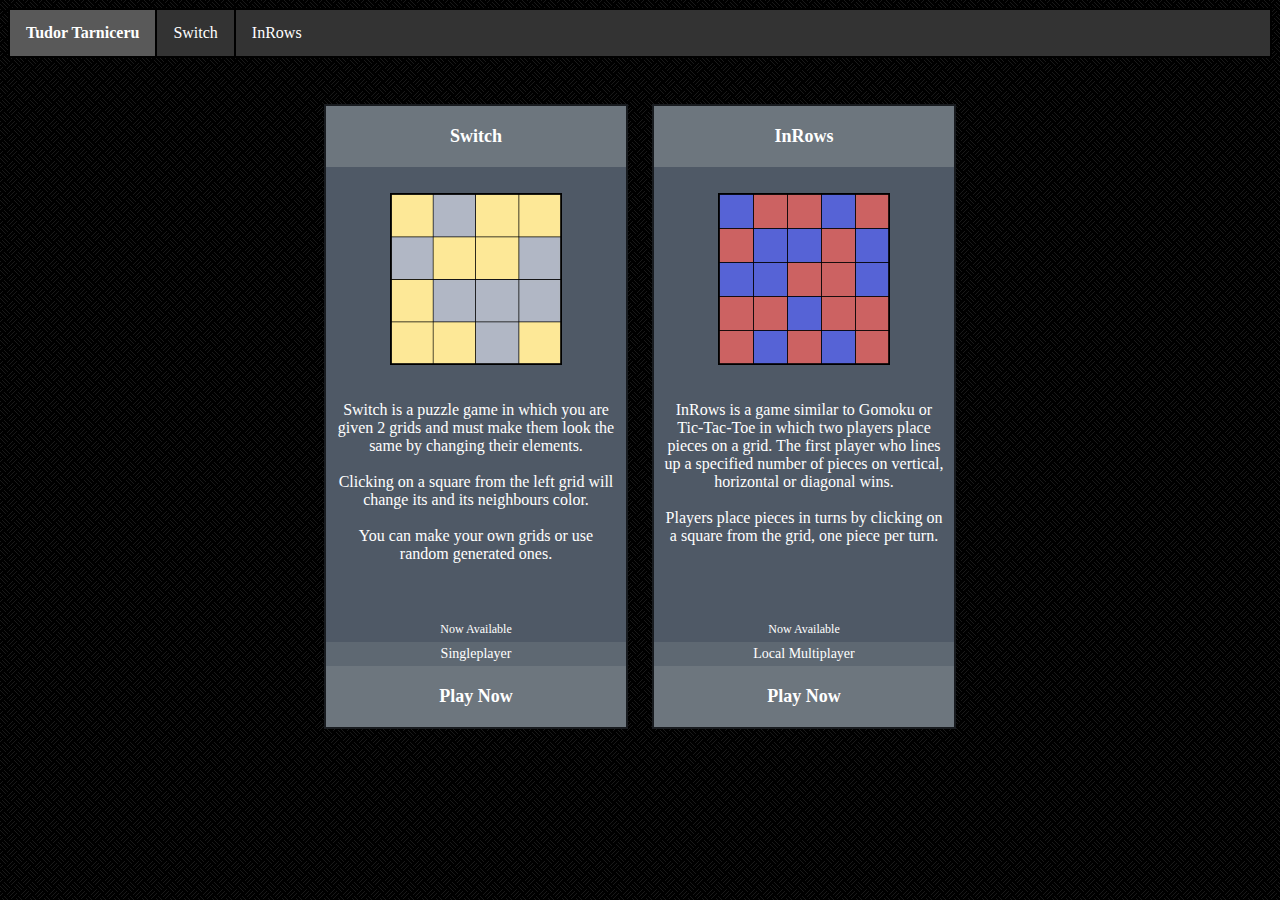
==== index.html @ 93d8e0f9 "My Personal Website" ====
<!DOCTYPE html>
<html>
	<meta charset="UTF-8"> 
	<head>
		<link rel="icon" href="favicon.ico" type="image/gif" sizes="16x16">
		<title>Tudor Tarniceru</title>
		<link rel="stylesheet" href="style.css">
	</head>
	<body>
		<center>
			<div style="background-color:black">
				<ul>
					<li class="active"><a>Tudor Tarniceru</a></li>
					<li class="item"><a href="switch/index.html">Switch</a></li>
					<li class="item"><a href="inrows/index.html">InRows</a></li>
				</ul>
			</div>
			<br><br>
			<div>
				<div class="showcase" id="switch">
					<div class="title"><p>Switch</p></div>
					<div class="desc"><p><img src="data/switchs.jpg" style="border:1px solid black; display:table-cell;" height="170" width="170"><br><br>Switch is a puzzle game in which you are given 2 grids and must make them look the same by changing their elements.<br><br>Clicking on a square from the left grid will change its and its neighbours color.<br><br>You can make your own grids or use random generated ones.</p></div>
					<div class="status">Now Available</div>
					<div class="players">Singleplayer</div>
					<div class="play"></p><a href="switch/index.html">Play Now</a></p></div>
				</div>
				<div class="showcase" id="inrows">
					<div class="title"><p>InRows</p></div>
					<div class="desc"><p><img src="data/inrowss.jpg" style="border:1px solid black; display:table-cell;" height="170" width="170"><br><br>InRows is a game similar to Gomoku or Tic-Tac-Toe in which two players place pieces on a grid. The first player who lines up a specified number of pieces on vertical, horizontal or diagonal wins.<br><br>Players place pieces in turns by clicking on a square from the grid, one piece per turn.</p></div>
					<div class="status">Now Available</div>
					<div class="players">Local Multiplayer</div>
					<div class="play"></p><a href="inrows/index.html">Play Now</a></p></div>
				</div>
			</div>
			</center>
	</body>
</html>
---- style.css ----
body {
	font-family: consolas;
	background-image: url("data/background.png");
	cursor: default;
}
ul {
    list-style-type: none;
    margin: 0;
    padding: 0;
    overflow: hidden;
    background-color: #333;
	border: 2px solid black;
	border-radius: 1px;
	
}
div.showcase {
	width:300px;
	color:white;
	background-color: #4f5966;
	border: 2px solid #181B1F;
	display: inline-block;
	margin:10px;
}
div.title {
	padding: 2px;
	font-size: 18px;
	font-weight: bold;
	background-color: #6d767e;
}
div.play {
	padding: 2px;
	font-size: 18px;
	font-weight: bold;
	background-color: #6d767e;
	-webkit-transition-duration: 0.2s;
    transition-duration: 0.2s;
}
div.soon {
	padding: 2px;
	font-size: 18px;
	font-weight: bold;
	background-color: #6d767e;
	-webkit-transition-duration: 0.2s;
    transition-duration: 0.2s;
}
div.players {
	padding: 4px;
	font-size: 14px;
	background-color: #5E6872;
}
div.desc {
	padding: 10px;
	height:430px;
}
div.status {
	padding: 4px;
	font-size:12px;
	margin:1px;
}
div.play:hover {
	filter:brightness(125%);
	-webkit-filter:brightness(125%);
}
li {
    border-right: 2px solid black;
	float:left;
}

li:last-child {
    border-right: none;
}
li.item {
	-webkit-transition-duration: 0.2s;
    transition-duration: 0.2s;
}
li a {
    display: block;
    color: white;
    text-align: center;
    padding: 14px 16px;
    text-decoration: none;
}
div.play a{
    color: white;
    text-align: center;
    text-decoration: none;
}
div.soon a{
    color: white;
    text-align: center;
    text-decoration: none;
}
li.item:hover {
    background-color: #111;
}
li.active {
	font-weight: bold;
	background-color: #595959;
}
li.soon {
	background-color:  #262626;
}
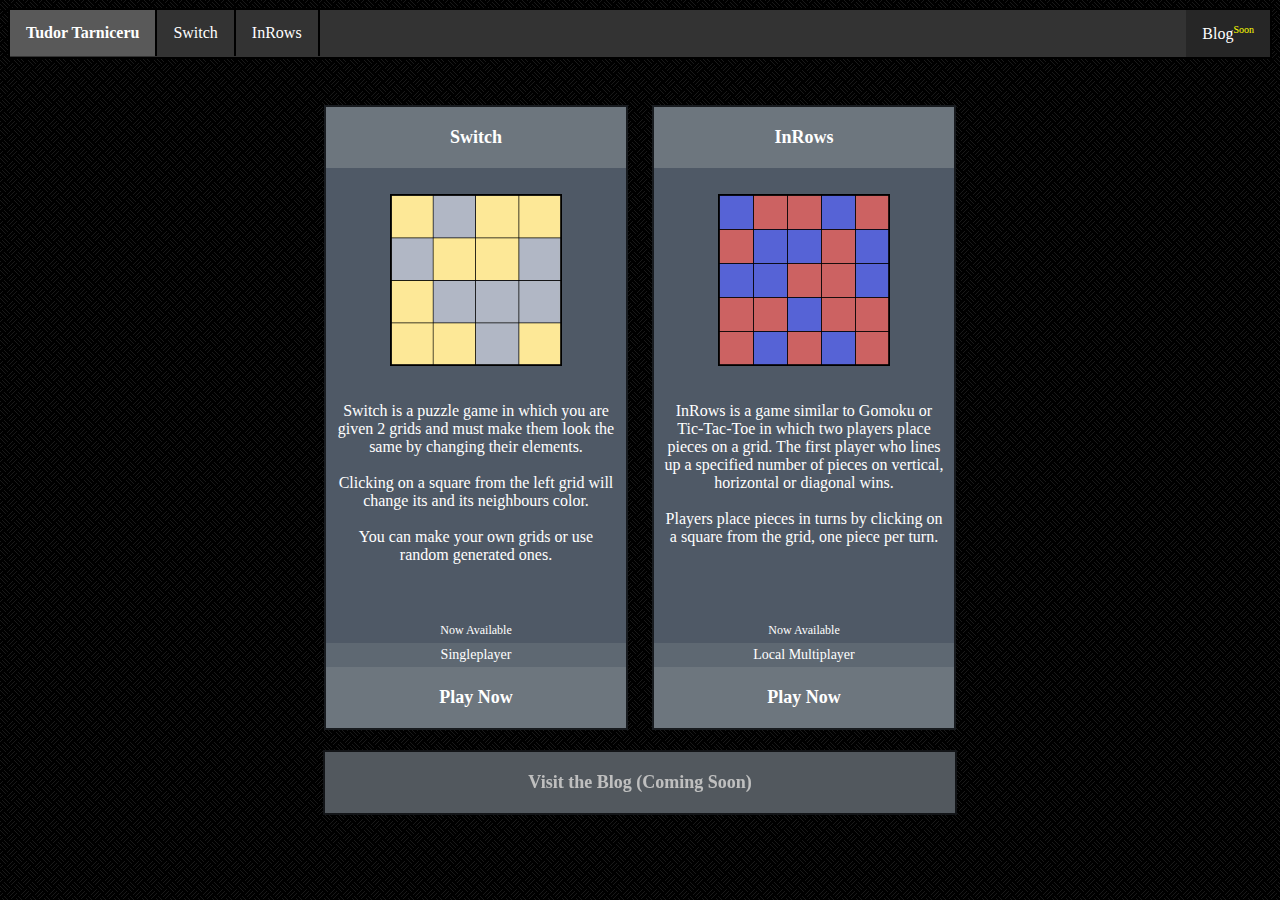
==== commit 0a4fcec1: "My Personal Website" ====
--- a/index.html
+++ b/index.html
@@ -13,6 +13,7 @@
 					<li class="active"><a>Tudor Tarniceru</a></li>
 					<li class="item"><a href="switch/index.html">Switch</a></li>
 					<li class="item"><a href="inrows/index.html">InRows</a></li>
+					<li class="soon" style="float:right;"><a>Blog<sup style="font-size:10px;color:yellow;">Soon</sup></a></li>
 				</ul>
 			</div>
 			<br><br>
@@ -22,14 +23,18 @@
 					<div class="desc"><p><img src="data/switchs.jpg" style="border:1px solid black; display:table-cell;" height="170" width="170"><br><br>Switch is a puzzle game in which you are given 2 grids and must make them look the same by changing their elements.<br><br>Clicking on a square from the left grid will change its and its neighbours color.<br><br>You can make your own grids or use random generated ones.</p></div>
 					<div class="status">Now Available</div>
 					<div class="players">Singleplayer</div>
-					<div class="play"></p><a href="switch/index.html">Play Now</a></p></div>
+					<div class="play"><p><a href="switch/index.html">Play Now</a></p></div>
 				</div>
 				<div class="showcase" id="inrows">
 					<div class="title"><p>InRows</p></div>
 					<div class="desc"><p><img src="data/inrowss.jpg" style="border:1px solid black; display:table-cell;" height="170" width="170"><br><br>InRows is a game similar to Gomoku or Tic-Tac-Toe in which two players place pieces on a grid. The first player who lines up a specified number of pieces on vertical, horizontal or diagonal wins.<br><br>Players place pieces in turns by clicking on a square from the grid, one piece per turn.</p></div>
 					<div class="status">Now Available</div>
 					<div class="players">Local Multiplayer</div>
-					<div class="play"></p><a href="inrows/index.html">Play Now</a></p></div>
+					<div class="play"><p><a href="inrows/index.html">Play Now</a></p></div>
+				</div>
+				<br>
+				<div class="showcase" id="inrows" style="width:630px; filter:brightness(75%); -webkit-filter:brightness(75%);">
+					<div class="soon"><p><a>Visit the Blog (Coming Soon)</a></p></div>
 				</div>
 			</div>
 			</center>
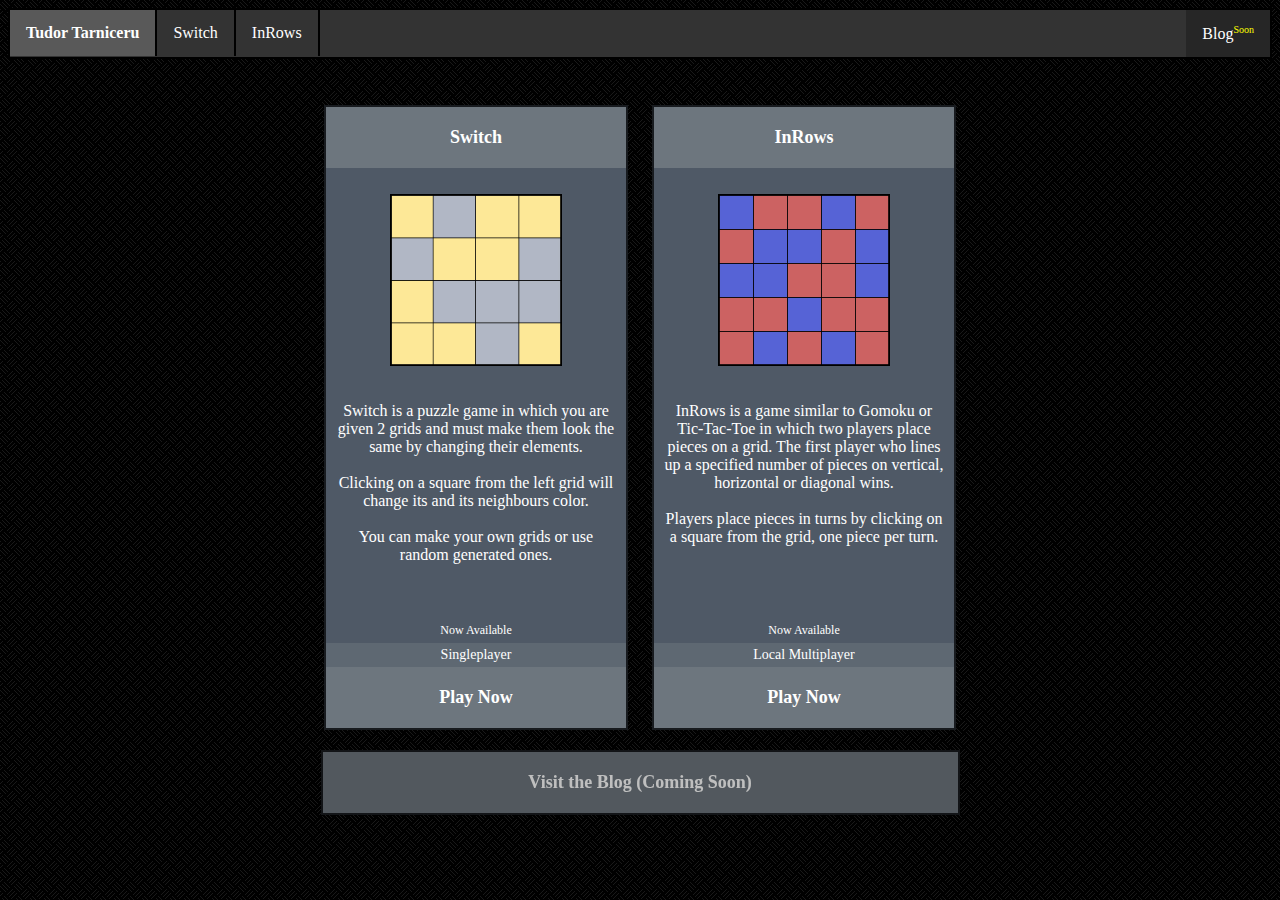
==== commit 1d2870ec: "My Personal Website" ====
--- a/index.html
+++ b/index.html
@@ -33,7 +33,7 @@
 					<div class="play"><p><a href="inrows/index.html">Play Now</a></p></div>
 				</div>
 				<br>
-				<div class="showcase" id="inrows" style="width:630px; filter:brightness(75%); -webkit-filter:brightness(75%);">
+				<div class="showcase" id="inrows" style="width:635px; filter:brightness(75%); -webkit-filter:brightness(75%);">
 					<div class="soon"><p><a>Visit the Blog (Coming Soon)</a></p></div>
 				</div>
 			</div>
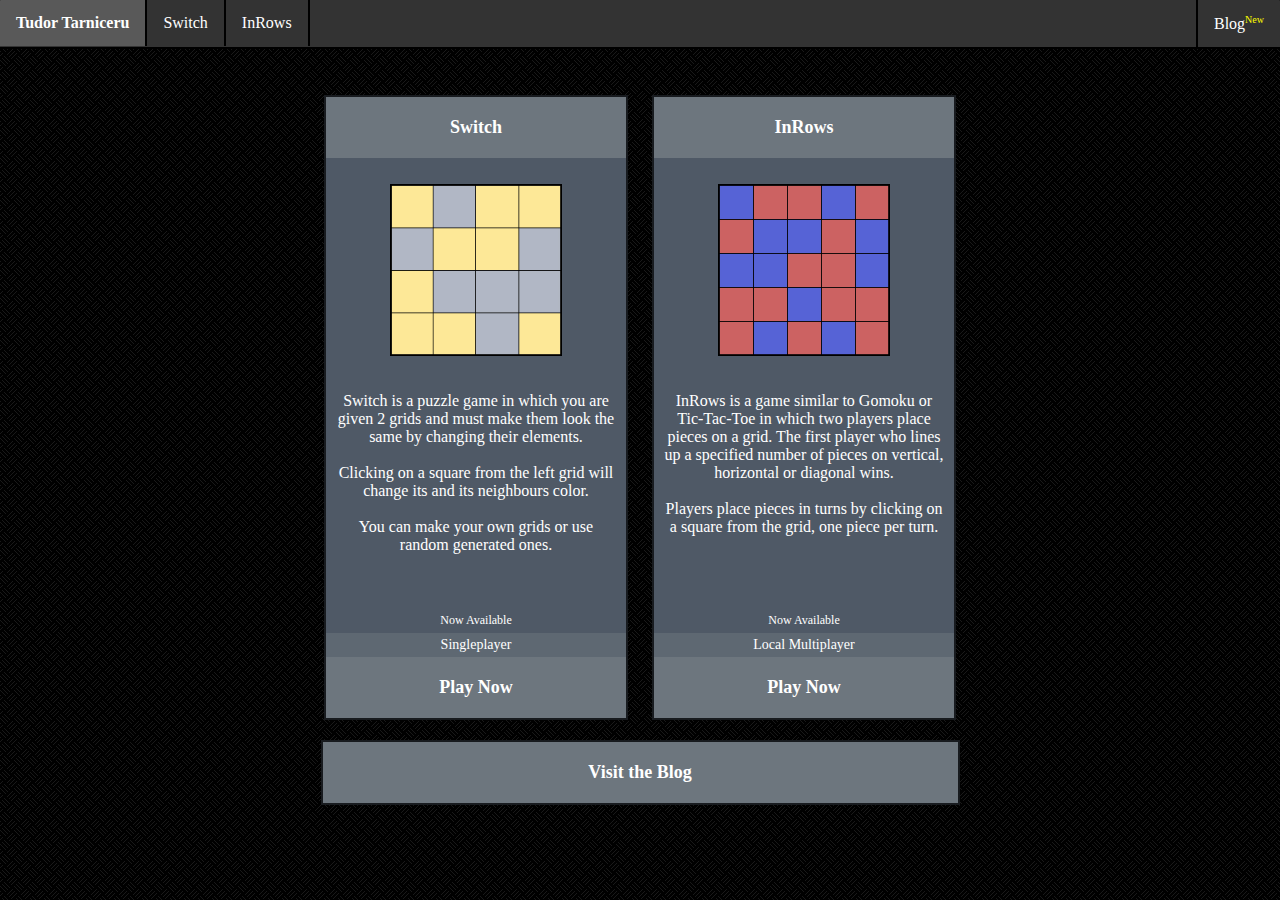
==== commit 784a7c33: "My Personal Website" ====
--- a/index.html
+++ b/index.html
@@ -13,7 +13,7 @@
 					<li class="active"><a>Tudor Tarniceru</a></li>
 					<li class="item"><a href="switch/index.html">Switch</a></li>
 					<li class="item"><a href="inrows/index.html">InRows</a></li>
-					<li class="soon" style="float:right;"><a>Blog<sup style="font-size:10px;color:yellow;">Soon</sup></a></li>
+					<li class="item menuright" style="float:right;"><a href="blog/index.html">Blog<sup style="font-size:10px;color:yellow;">New</sup></a></li>
 				</ul>
 			</div>
 			<br><br>
@@ -33,8 +33,8 @@
 					<div class="play"><p><a href="inrows/index.html">Play Now</a></p></div>
 				</div>
 				<br>
-				<div class="showcase" id="inrows" style="width:635px; filter:brightness(75%); -webkit-filter:brightness(75%);">
-					<div class="soon"><p><a>Visit the Blog (Coming Soon)</a></p></div>
+				<div class="showcase" id="blog" style="width:635px;">
+					<div class="play"><p><a href="blog/index.html">Visit the Blog</a></p></div>
 				</div>
 			</div>
 			</center>
--- a/style.css
+++ b/style.css
@@ -1,4 +1,5 @@
 body {
+	margin: 0px;
 	font-family: consolas;
 	background-image: url("data/background.png");
 	cursor: default;
@@ -9,7 +10,7 @@
     padding: 0;
     overflow: hidden;
     background-color: #333;
-	border: 2px solid black;
+	border-bottom: 2px solid black;
 	border-radius: 1px;
 	
 }
@@ -73,6 +74,9 @@
 	-webkit-transition-duration: 0.2s;
     transition-duration: 0.2s;
 }
+li.menuright {
+	border-left: 2px solid black;
+}
 li a {
     display: block;
     color: white;
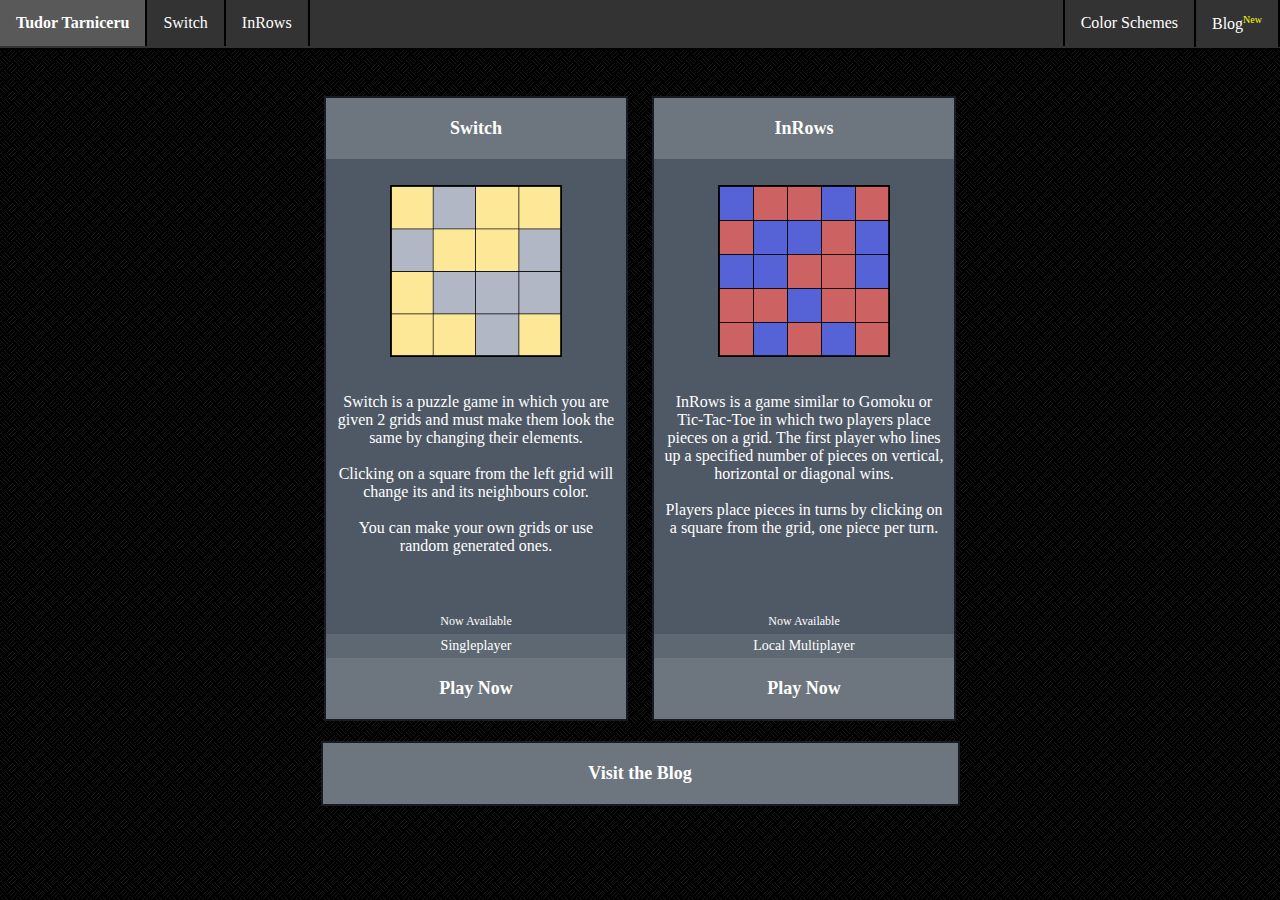
==== commit 69f66a78: "My Website" ====
--- a/index.html
+++ b/index.html
@@ -4,9 +4,10 @@
 	<head>
 		<link rel="icon" href="favicon.ico" type="image/gif" sizes="16x16">
 		<title>Tudor Tarniceru</title>
-		<link rel="stylesheet" href="style.css">
+		<link rel="stylesheet" id="css" href="style1.css">
+		<script src="colorscheme.js"></script>
 	</head>
-	<body>
+	<body onload="show_color_schemes();">
 		<center>
 			<div style="background-color:black">
 				<ul>
@@ -14,20 +15,21 @@
 					<li class="item"><a href="switch/index.html">Switch</a></li>
 					<li class="item"><a href="inrows/index.html">InRows</a></li>
 					<li class="item menuright" style="float:right;"><a href="blog/index.html">Blog<sup style="font-size:10px;color:yellow;">New</sup></a></li>
+					<li class="mm item menuright dropdown" style="float:right;"><a>Color Schemes</a> <div id="color_scheme_list" class="dropdown-content"> </div> </li>
 				</ul>
 			</div>
 			<br><br>
 			<div>
 				<div class="showcase" id="switch">
 					<div class="title"><p>Switch</p></div>
-					<div class="desc"><p><img src="data/switchs.jpg" style="border:1px solid black; display:table-cell;" height="170" width="170"><br><br>Switch is a puzzle game in which you are given 2 grids and must make them look the same by changing their elements.<br><br>Clicking on a square from the left grid will change its and its neighbours color.<br><br>You can make your own grids or use random generated ones.</p></div>
+					<div class="desc"><p><img src="data/switchs.jpg" class="img_desc" height="170" width="170"><br><br>Switch is a puzzle game in which you are given 2 grids and must make them look the same by changing their elements.<br><br>Clicking on a square from the left grid will change its and its neighbours color.<br><br>You can make your own grids or use random generated ones.</p></div>
 					<div class="status">Now Available</div>
 					<div class="players">Singleplayer</div>
 					<div class="play"><p><a href="switch/index.html">Play Now</a></p></div>
 				</div>
 				<div class="showcase" id="inrows">
 					<div class="title"><p>InRows</p></div>
-					<div class="desc"><p><img src="data/inrowss.jpg" style="border:1px solid black; display:table-cell;" height="170" width="170"><br><br>InRows is a game similar to Gomoku or Tic-Tac-Toe in which two players place pieces on a grid. The first player who lines up a specified number of pieces on vertical, horizontal or diagonal wins.<br><br>Players place pieces in turns by clicking on a square from the grid, one piece per turn.</p></div>
+					<div class="desc"><p><img src="data/inrowss.jpg" class="img_desc" height="170" width="170"><br><br>InRows is a game similar to Gomoku or Tic-Tac-Toe in which two players place pieces on a grid. The first player who lines up a specified number of pieces on vertical, horizontal or diagonal wins.<br><br>Players place pieces in turns by clicking on a square from the grid, one piece per turn.</p></div>
 					<div class="status">Now Available</div>
 					<div class="players">Local Multiplayer</div>
 					<div class="play"><p><a href="inrows/index.html">Play Now</a></p></div>
--- a/style1.css
+++ b/style1.css
@@ -0,0 +1,162 @@
+body {
+	margin: 0px;
+	font-family: consolas;
+	background-image: url("data/background1.png");
+	cursor: default;
+}
+ul {
+    list-style-type: none;
+    margin: 0;
+    padding: 0;
+	height: 48px;
+    background-color: #333;
+	border-bottom: 2px solid black;
+	border-radius: 1px;
+	
+}
+div.showcase {
+	width:300px;
+	color:white;
+	background-color: #4f5966;
+	border: 2px solid #181B1F;
+	display: inline-block;
+	margin:10px;
+}
+div.title {
+	padding: 2px;
+	font-size: 18px;
+	font-weight: bold;
+	background-color: #6d767e;
+}
+div.play {
+	padding: 2px;
+	font-size: 18px;
+	font-weight: bold;
+	background-color: #6d767e;
+	-webkit-transition-duration: 0.2s;
+    transition-duration: 0.2s;
+}
+div.soon {
+	padding: 2px;
+	font-size: 18px;
+	font-weight: bold;
+	background-color: #6d767e;
+	-webkit-transition-duration: 0.2s;
+    transition-duration: 0.2s;
+}
+div.players {
+	padding: 4px;
+	font-size: 14px;
+	background-color: #5E6872;
+}
+div.desc {
+	padding: 10px;
+	height: 430px;
+}
+
+img.img_desc {
+	border: 1px solid black;
+	display:table-cell;
+}
+
+div.status {
+	padding: 4px;
+	font-size:12px;
+	margin:1px;
+}
+div.play:hover {
+	filter:brightness(125%);
+	-webkit-filter:brightness(125%);
+}
+li {
+    border-right: 2px solid black;
+	float:left;
+}
+
+li:last-child {
+    border-right: none;
+}
+li.item {
+	-webkit-transition-duration: 0.2s;
+    transition-duration: 0.2s;
+}
+li.menuright {
+	border-left: 2px solid black;
+}
+li a {
+    display: block;
+    color: white;
+    text-align: center;
+    padding: 14px 16px;
+    text-decoration: none;
+}
+div.play a{
+    color: white;
+    text-align: center;
+    text-decoration: none;
+}
+div.soon a{
+    color: white;
+    text-align: center;
+    text-decoration: none;
+}
+li.item:hover {
+    background-color: #111;
+}
+li.active {
+	font-weight: bold;
+	background-color: #595959;
+}
+li.soon {
+	background-color:  #262626;
+}
+
+div.credits {
+	color: white;
+}
+
+.customerr {
+	color:#d24646;
+	font-weight:bold;
+}
+
+
+.dropdown {
+    position: relative;
+    display: inline-block;
+}
+
+.dropdown-content {
+    display: none;
+    position: absolute;
+    background-color: #333;
+    min-width: 160px;
+	border: 2px solid black;
+    z-index: 1;
+}
+
+.dropdown-content a {
+    color: white;
+    padding: 12px 16px;
+    text-decoration: none;
+	border-bottom: 2px solid black;
+    display: block;
+}
+
+.dropdown-content a:last-child {
+	border-bottom: none;
+}
+
+
+.dropdown-content a:hover {
+	background-color: #111;
+}
+
+.dropdown:hover .dropdown-content {
+    display: block;
+}
+
+.dropdown-active {
+	font-weight: bold;
+	background-color: #595959;
+}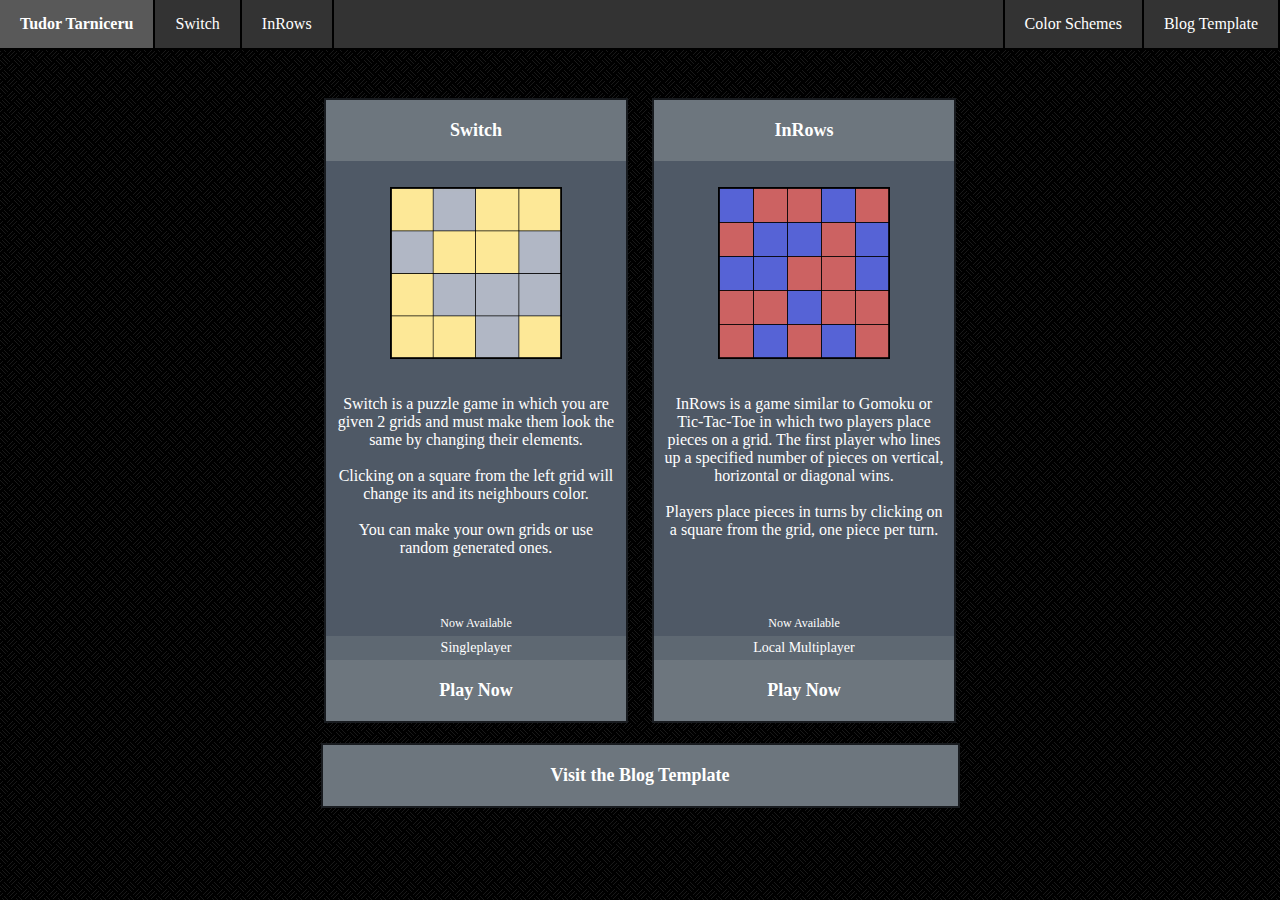
==== commit c9da08c3: "My Website" ====
--- a/index.html
+++ b/index.html
@@ -14,7 +14,7 @@
 					<li class="active"><a>Tudor Tarniceru</a></li>
 					<li class="item"><a href="switch/index.html">Switch</a></li>
 					<li class="item"><a href="inrows/index.html">InRows</a></li>
-					<li class="item menuright" style="float:right;"><a href="blog/index.html">Blog<sup style="font-size:10px;color:yellow;">New</sup></a></li>
+					<li class="item menuright" style="float:right;"><a href="blog/index.html">Blog Template</a></li>
 					<li class="mm item menuright dropdown" style="float:right;"><a>Color Schemes</a> <div id="color_scheme_list" class="dropdown-content"> </div> </li>
 				</ul>
 			</div>
@@ -36,7 +36,7 @@
 				</div>
 				<br>
 				<div class="showcase" id="blog" style="width:635px;">
-					<div class="play"><p><a href="blog/index.html">Visit the Blog</a></p></div>
+					<div class="play"><p><a href="blog/index.html">Visit the Blog Template</a></p></div>
 				</div>
 			</div>
 			</center>
--- a/style1.css
+++ b/style1.css
@@ -4,16 +4,7 @@
 	background-image: url("data/background1.png");
 	cursor: default;
 }
-ul {
-    list-style-type: none;
-    margin: 0;
-    padding: 0;
-	height: 48px;
-    background-color: #333;
-	border-bottom: 2px solid black;
-	border-radius: 1px;
-	
-}
+
 div.showcase {
 	width:300px;
 	color:white;
@@ -68,7 +59,21 @@
 	filter:brightness(125%);
 	-webkit-filter:brightness(125%);
 }
+
+ul {
+    list-style-type: none;
+    margin: 0;
+    padding: 0;
+	height: 48px;
+	width: 100%;
+    background-color: #333;
+	border-bottom: 2px solid black;
+	margin-bottom: 2px;
+	border-radius: 1px;
+	
+}
 li {
+	height: 100%;
     border-right: 2px solid black;
 	float:left;
 }
@@ -86,8 +91,13 @@
 li a {
     display: block;
     color: white;
+    height: 48px;
+    padding-left: 20px;
+    padding-right: 20px;
     text-align: center;
-    padding: 14px 16px;
+    display: flex;
+    justify-content: center;
+    align-items: center;
     text-decoration: none;
 }
 div.play a{
@@ -133,14 +143,17 @@
     min-width: 160px;
 	border: 2px solid black;
     z-index: 1;
+	margin-left: -2px;
 }
 
 .dropdown-content a {
     color: white;
-    padding: 12px 16px;
     text-decoration: none;
 	border-bottom: 2px solid black;
-    display: block;
+    display: flex;
+    justify-content: center;
+    align-items: center;
+    cursor: pointer;
 }
 
 .dropdown-content a:last-child {
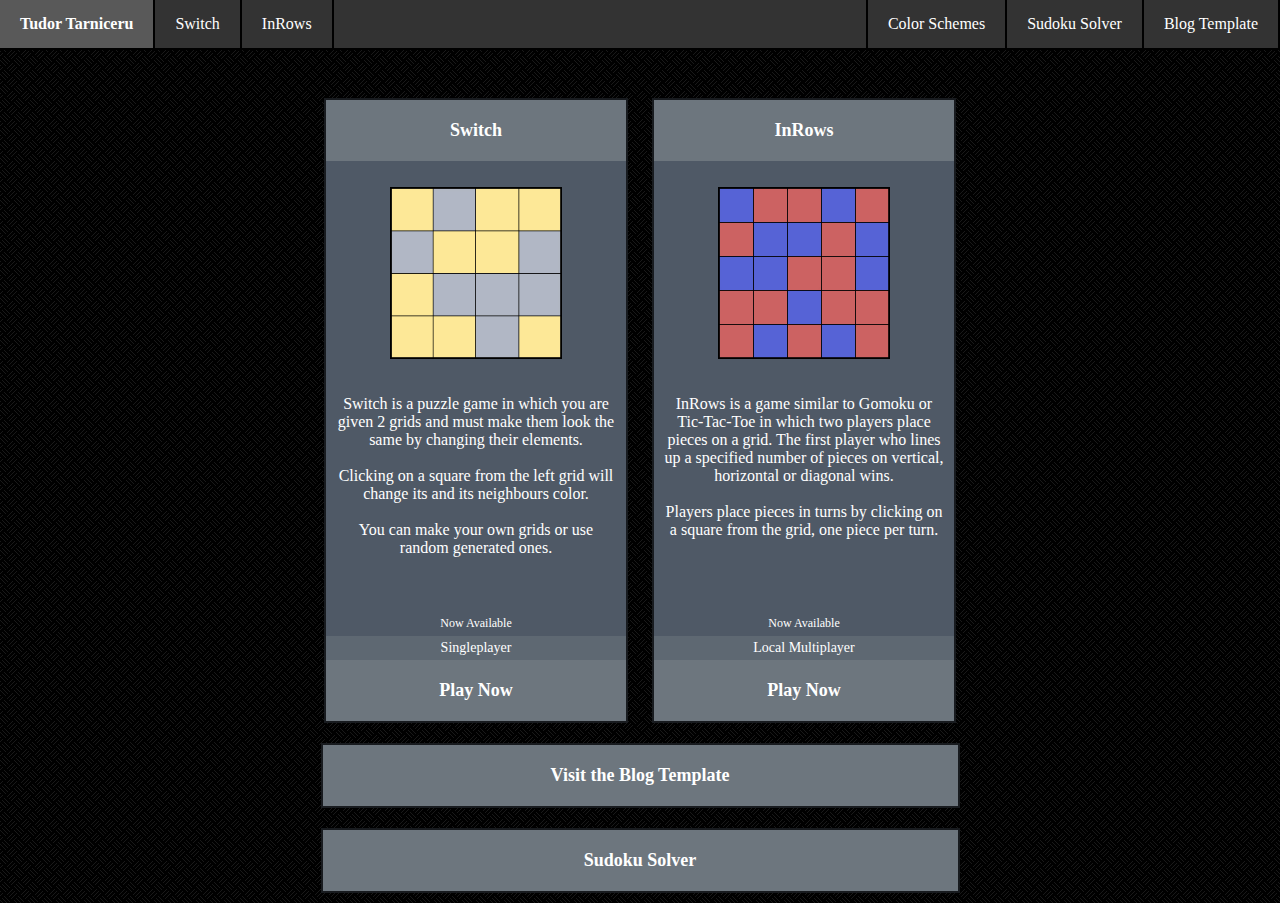
==== commit 08a3300a: "My personal Website" ====
--- a/index.html
+++ b/index.html
@@ -14,7 +14,8 @@
 					<li class="active"><a>Tudor Tarniceru</a></li>
 					<li class="item"><a href="switch/index.html">Switch</a></li>
 					<li class="item"><a href="inrows/index.html">InRows</a></li>
-					<li class="item menuright" style="float:right;"><a href="blog/index.html">Blog Template</a></li>
+					<li class="item" style="float:right;"><a href="blog/index.html">Blog Template</a></li>
+					<li class="item menuright" style="float:right;"><a href="sudoku/index.html">Sudoku Solver</a></li>
 					<li class="mm item menuright dropdown" style="float:right;"><a>Color Schemes</a> <div id="color_scheme_list" class="dropdown-content"> </div> </li>
 				</ul>
 			</div>
@@ -38,6 +39,10 @@
 				<div class="showcase" id="blog" style="width:635px;">
 					<div class="play"><p><a href="blog/index.html">Visit the Blog Template</a></p></div>
 				</div>
+				<br>
+				<div class="showcase" id="sudoku" style="width:635px;">
+					<div class="play"><p><a href="sudoku/index.html">Sudoku Solver</a></p></div>
+				</div>
 			</div>
 			</center>
 	</body>
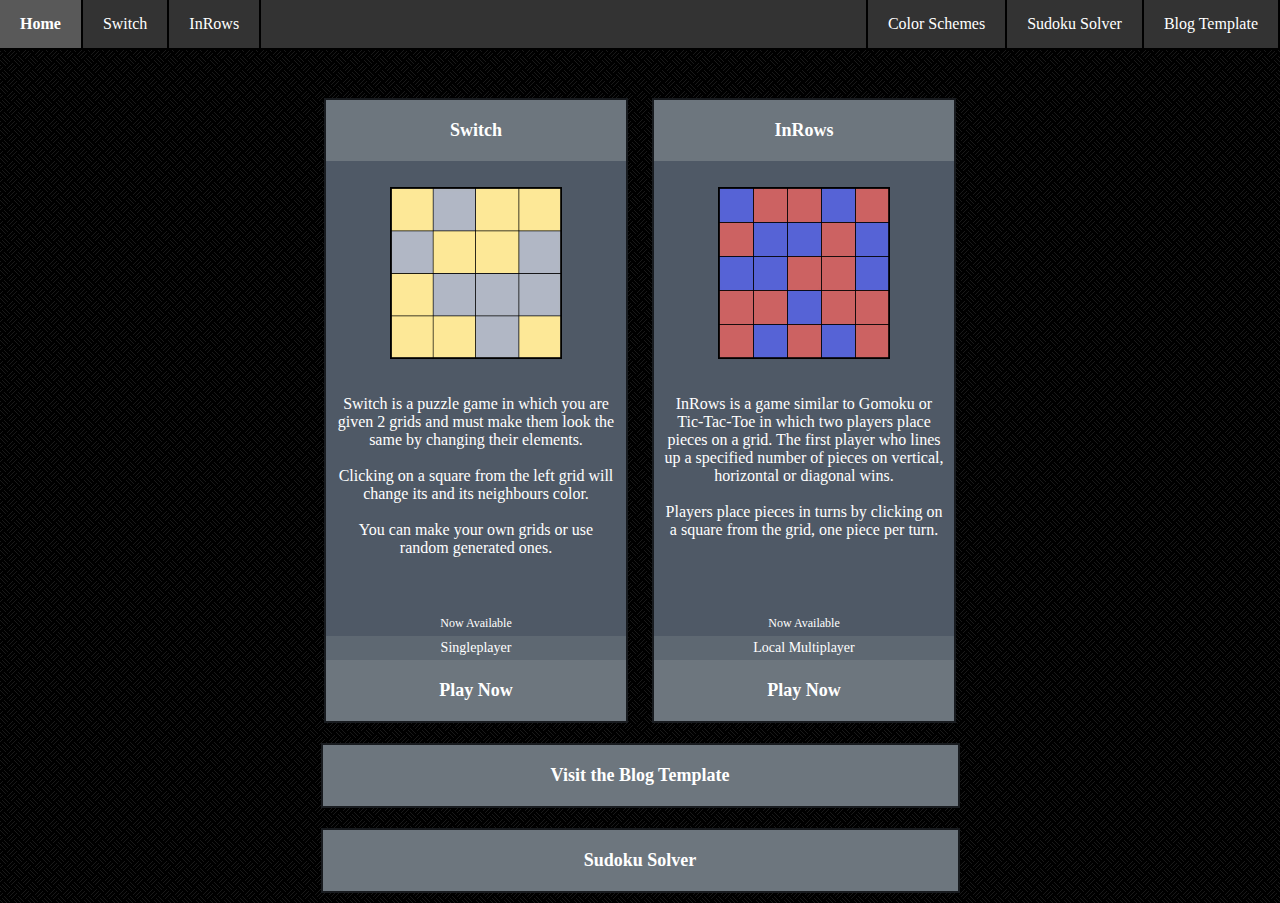
==== commit 1caa129e: "Rename Home Page" ====
--- a/index.html
+++ b/index.html
@@ -11,7 +11,7 @@
 		<center>
 			<div style="background-color:black">
 				<ul>
-					<li class="active"><a>Tudor Tarniceru</a></li>
+					<li class="active"><a>Home</a></li>
 					<li class="item"><a href="switch/index.html">Switch</a></li>
 					<li class="item"><a href="inrows/index.html">InRows</a></li>
 					<li class="item" style="float:right;"><a href="blog/index.html">Blog Template</a></li>
